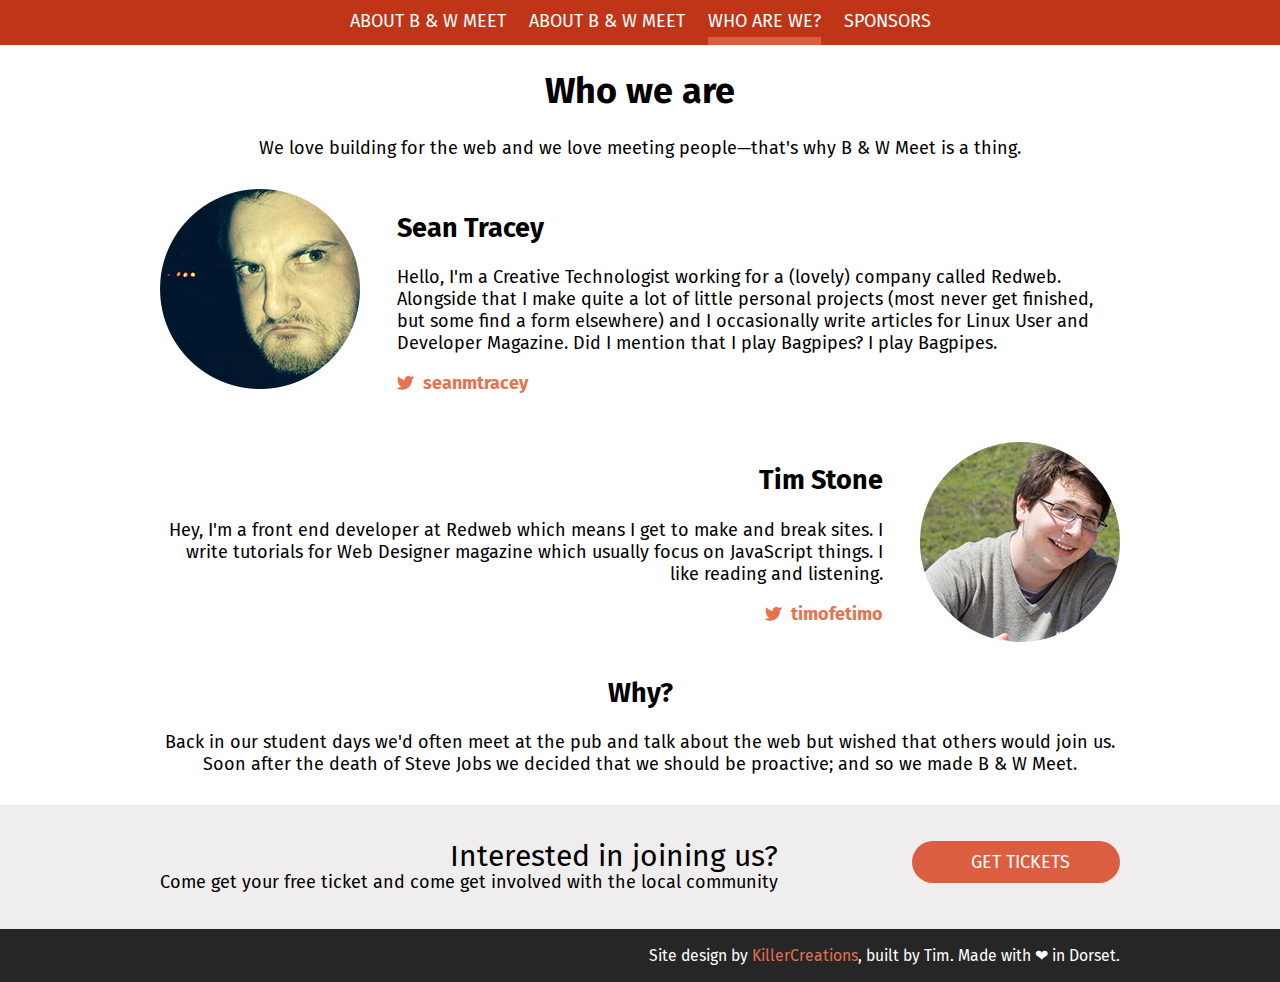
==== about.html @ 2f7f18b7 "Initial commit of redesign" ====
<!doctype html>
<html>
    <head>
        <meta charset="utf-8">
        <title>Who we are - B &amp; W Meet</title>
        <link href='http://fonts.googleapis.com/css?family=Fira+Sans:400,700,400italic,300' rel='stylesheet' type='text/css'>
        <link rel="stylesheet" href="/css/bwmeet-embedded.css" media="screen">
        <link rel="stylesheet" href="/css/normalize.css" media="screen">
        <link rel="stylesheet" href="/css/master.css" media="screen">
        <meta name="viewport" content="width=device-width">
    </head>
    <body id="top">
        <nav id="site-nav">
            <ul class="constrained">
                <li><a href="#top">About B &amp; W Meet</a></li>
                <li><a href="index.html">About B &amp; W Meet</a></li>
                <li><a href="about.html" class="active">Who are we?</a></li>
                <li><a href="sponsors.html">Sponsors</a></li>
            </ul>
        </nav>
        <article class="constrained center">
            <h1>Who we are</h1>
            <p>We love building for the web and we love meeting people&mdash;that's why B &amp; W Meet is a thing.</p>
            <div class="bio media">
                <div class="image">
                    <img src="/images/sean.jpg" alt="Image of Sean">
                </div>
                <div class="body">
                    <h2>Sean Tracey</h2>
                    <p>Hello, I'm a Creative Technologist working for a (lovely) company called Redweb. Alongside that I make quite a lot of little personal projects (most never get finished, but some find a form elsewhere) and I occasionally write articles for Linux User and Developer Magazine. Did I mention that I play Bagpipes? I play Bagpipes.</p>
                    <p><a href="https://twitter.com/seanmtracey" class="twitter-link">seanmtracey</a></p>
                </div>
            </div>
            <div class="bio media">
                <div class="imageRight">
                    <img src="/images/tim.jpg" alt="Image of Tim">
                </div>
                <div class="body">
                    <h2>Tim Stone</h2>
                    <p>Hey, I'm a front end developer at Redweb which means I get to make and break sites. I write tutorials for Web Designer magazine which usually focus on JavaScript things. I like reading and listening.</p>
                    <p><a href="https://twitter.com/timofetimo" class="twitter-link">timofetimo</a></p>
                </div>
            </div>
            <h2>Why?</h2>
            <p>
                Back in our student days we'd often meet at the pub and talk about the web but wished that others would join us. Soon after the death of Steve Jobs we decided that we should be proactive; and so we made B &amp; W Meet.
            </p>
        </article>
        <div class="join-us cf">
            <div class="constrained">
                <div>
                    <h3>Interested in joining us?</h3>
                    <p>Come get your free ticket and come get involved with the local community</p>
                </div>
                <a href="#" class="cta-tertiary">Get tickets</a>
            </div>
        </div>
        <footer>
            <p class="constrained">Site design by <a href="http://killercreations.co.uk/">KillerCreations</a>, built by Tim. Made with ❤ in Dorset.
        </footer>
    </body>
</html>
---- css/bwmeet-embedded.css ----
@font-face {
  font-family: 'bwmeet';
  src: url('../font/bwmeet.eot?80581303');
  src: url('../font/bwmeet.eot?80581303#iefix') format('embedded-opentype'),
       url('../font/bwmeet.svg?80581303#bwmeet') format('svg');
  font-weight: normal;
  font-style: normal;
}
@font-face {
  font-family: 'bwmeet';
  src: url('[data-uri]') format('woff'),
       url('[data-uri]') format('truetype');
}
/* Chrome hack: SVG is rendered more smooth in Windozze. 100% magic, uncomment if you need it. */
/* Note, that will break hinting! In other OS-es font will be not as sharp as it could be */
/*
@media screen and (-webkit-min-device-pixel-ratio:0) {
  @font-face {
    font-family: 'bwmeet';
    src: url('../font/bwmeet.svg?80581303#bwmeet') format('svg');
  }
}
*/

 [class^="icon-"]:before, [class*=" icon-"]:before {
  font-family: "bwmeet";
  font-style: normal;
  font-weight: normal;
  speak: none;

  display: inline-block;
  text-decoration: inherit;
  width: 1em;
  margin-right: .2em;
  text-align: center;
  /* opacity: .8; */

  /* For safety - reset parent styles, that can break glyph codes*/
  font-variant: normal;
  text-transform: none;

  /* fix buttons height, for twitter bootstrap */
  line-height: 1em;

  /* Animation center compensation - margins should be symmetric */
  /* remove if not needed */
  margin-left: .2em;

  /* you can be more comfortable with increased icons size */
  /* font-size: 120%; */

  /* Uncomment for 3D effect */
  /* text-shadow: 1px 1px 1px rgba(127, 127, 127, 0.3); */
}
.icon-location:before { content: '\e800'; } /* '' */
.icon-twitter:before { content: '\e801'; } /* '' */
.icon-pound:before { content: '\e802'; } /* '' */
.icon-clock:before { content: '\e803'; } /* '' */
.icon-home:before { content: '\e804'; } /* '' */
---- css/master.css ----
body {
    font: 1.125em 'Fira Sans', sans-serif;
}

h3 {
    margin: 0;
    line-height: 1;
    font-size: 1.666666667em;
    font-weight: 400;
}

a {
    color: inherit;
    text-decoration: none;
}

img {
    max-width: 100%;
}

nav {
    background-color: rgb(192, 53, 23);
    color: #fff;
    text-align: center;
    text-transform: uppercase;
    position: -webkit-sticky;
    position: -moz-sticky;
    position: -ms-sticky;
    position: sticky;
    top: 0;
}

nav ul {
    list-style: none;
    margin: 0;
    padding: 0;
}

nav li {
    display: inline-block;
    margin-left: 1em;
}

nav li:first-child {
    margin-left: 0;
}

nav a {
    padding: 10px 0 5px;
    display: inline-block;
}

nav .active,
nav a:hover {
    border-bottom: 8px solid rgb(218, 94, 63);
    cursor: pointer;
}

header:before {
    content: '';
    background-color: rgb(218,94,62);
    display: block;
    height: 9px;
    box-shadow: 0 0 2px 2px rgba(0, 0, 0, 0.25);
}

header {
    color: #fff;
    text-align: center;
    background: url(/images/background.jpg) 50% 50% no-repeat;
    background-size: cover;
}

article a {
    color: #e3744f;
    font-weight: 700;
}

/* ====== media ====== */
.media {
    margin:10px;
}

.media, .body {
    overflow:hidden;
}

.media .image {
    float:left;
    margin-right: 37px;
}

.media .image img {
    display: block;
}

.media .imageRight {
    float:right;
    margin-left: 37px;
}

.circle {
    border: 10px solid rgb(218, 94, 63);
    border-radius: 150px;
}

.logo {
    margin: 2.666666667em 0 1em;
}

.strapline {
    font-size: 1.333333333em;
    font-weight: 300;
    line-height: 1;
}

.strapline em {
    font-size: 1.5em;
    font-weight: 700;
    font-style: normal;
    display: block;
    margin-bottom: 0.1em;
}

footer {
    background-color: rgb(38,38,38);
    color: #fff;
    font-size: .875em;
    padding: 1px 0;
    text-align: right;
}

footer a {
    color: rgb(225,113,80);
}

.constrained {
    max-width: 95%;
    margin-left: auto;
    margin-right: auto;
}

@media screen and (min-width: 60rem) {
    .constrained {
        max-width: 60rem;
        margin-left: auto;
        margin-right: auto;
    }
}

.center {
    text-align: center;
}

/* buttons */

a[class^="cta-"] {
    display: inline-block;
    text-decoration: none;
    text-transform: uppercase;
    padding: 10px 50px;
    border-radius: 30px;
    min-width: 6em;
}

a[class^="cta-"]:hover {
    text-decoration: underline;
}

.cta-primary {
    color: #e17150;
    background-color: #fff;
    border: 2px solid #fff;
}

.cta-secondary {
    border: 2px solid #fff;
    padding-top: 8px;
    padding-bottom: 8px;
}

.cta-tertiary {
    color: #fff;
    background-color: rgb(218, 94, 63);
    display: inline-block;
}

.bio {
    text-align: left;
    margin: 30px 0;
}

@media only screen and (min-width: 25em) {
    .bio + .bio.media {
        text-align: right;
    }
}

@media only screen and (max-width: 25em) {
    .bio .image, .bio .imageRight {
        float: none;
        margin: 0;
        text-align: center;
    }
}

.twitter-link {
    color: #e3744f;
}

.twitter-link:before {
    content: '\e801';
    font-family: bwmeet;
    margin-right: 0.5em;
}

.information p {
    display: inline-block;
    margin-right: 1em;
    margin-top: 0;
    font-size: 1.333333333em;
}

.information p:last-child {
    margin-right: 0;
}

.join-us {
    padding: 2em 0;
    margin-top: 30px;
    background-color: rgb(239, 237, 237);
    text-align: right;
}

.join-us > div > div {
    float: left;
    margin-right: 50px;
}

.join-us p {
    margin: 0;
}

.join-us .cta-tertiary {
    float: right;
}

@media only screen and (max-width: 860px) {
    .join-us {
        text-align: left;
    }

    .join-us > div > div {
        float: none;
        margin-right: 0;
    }
    .join-us .cta-tertiary {
        float: none;
        margin: 1em 0 0;
    }
}

.sponsor {
    margin: 2em auto;
    max-width: 14.6875em;
    font-size: .777777778em;
}

header a[class^="cta-"] {
    margin: 1.67em 1em 3.33em;
}

@media screen and (max-width: 520px) {
    header a[class^="cta-"] {
        margin: 0.5em 1em;
    }

    header a[class^="cta-"] + a[class^="cta-"] {
        margin: 0.5em 1em 1em;
    }
}

.cf:before,
.cf:after {
    content: "";
    display: table;
}

.cf:after {
    clear: both;
}
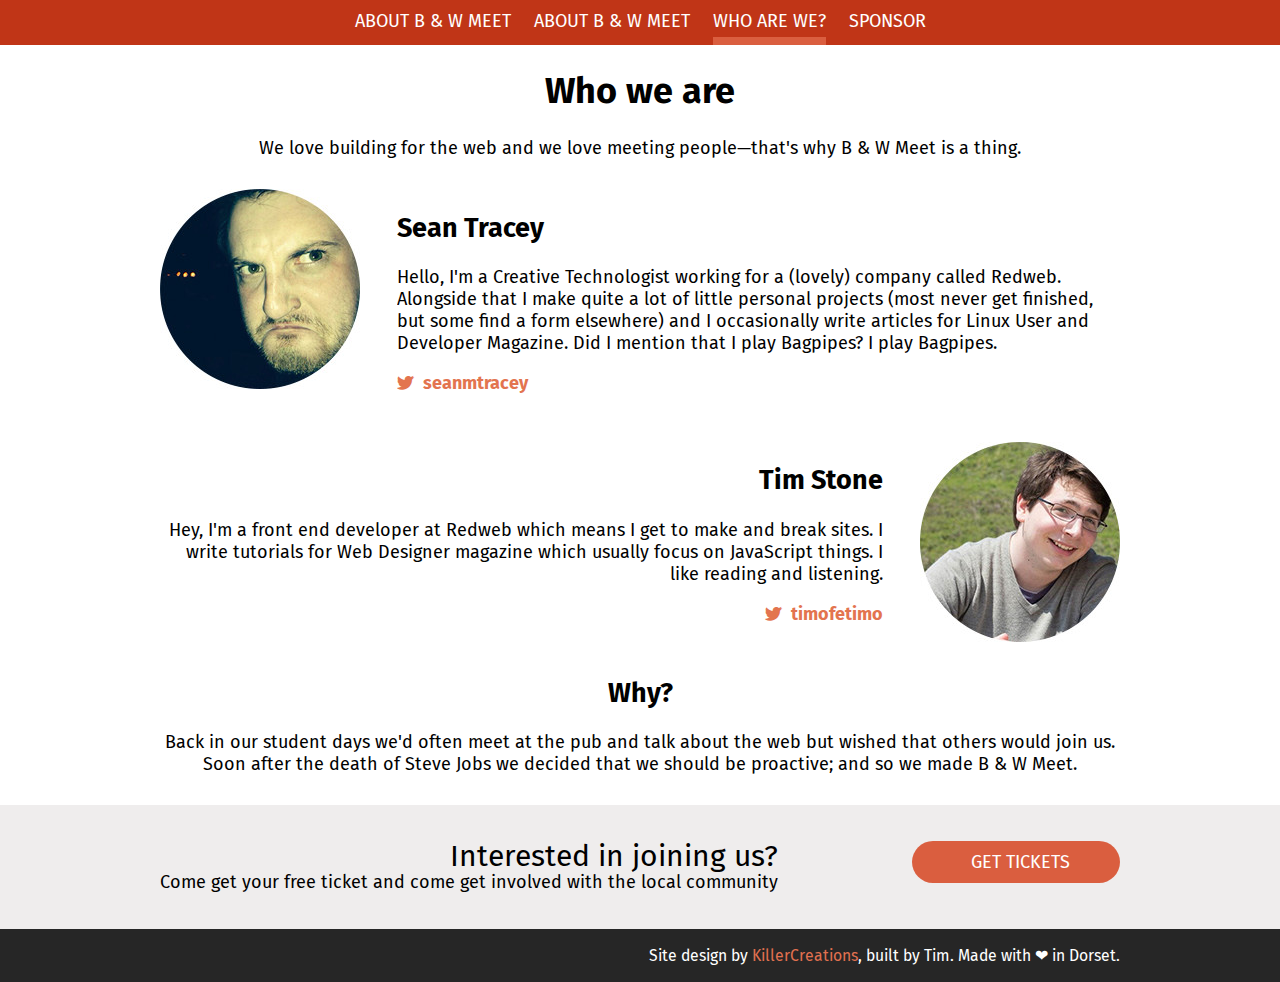
==== commit 1df1c96c: "Responsive fixes and removed ajax loading" ====
--- a/about.html
+++ b/about.html
@@ -13,9 +13,9 @@
         <nav id="site-nav">
             <ul class="constrained">
                 <li><a href="#top">About B &amp; W Meet</a></li>
-                <li><a href="index.html">About B &amp; W Meet</a></li>
-                <li><a href="about.html" class="active">Who are we?</a></li>
-                <li><a href="sponsors.html">Sponsors</a></li>
+                <li><a href="index.html">About <span class="hide-mobile">B &amp; W Meet</span></a></li>
+                <li><a href="about.html" class="active">Who<span class="hide-mobile"> are we</span>?</a></li>
+                <li><a href="sponsors.html">Sponsor</a></li>
             </ul>
         </nav>
         <article class="constrained center">
@@ -41,10 +41,12 @@
                     <p><a href="https://twitter.com/timofetimo" class="twitter-link">timofetimo</a></p>
                 </div>
             </div>
-            <h2>Why?</h2>
-            <p>
-                Back in our student days we'd often meet at the pub and talk about the web but wished that others would join us. Soon after the death of Steve Jobs we decided that we should be proactive; and so we made B &amp; W Meet.
-            </p>
+            <section class="why">
+                <h2>Why?</h2>
+                <p>
+                    Back in our student days we'd often meet at the pub and talk about the web but wished that others would join us. Soon after the death of Steve Jobs we decided that we should be proactive; and so we made B &amp; W Meet.
+                </p>
+            </section>
         </article>
         <div class="join-us cf">
             <div class="constrained">
--- a/css/master.css
+++ b/css/master.css
@@ -56,6 +56,12 @@
     cursor: pointer;
 }
 
+@media only screen and (max-width: 28.75em) {
+    .hide-mobile {
+        display: none;
+    }
+}
+
 header:before {
     content: '';
     background-color: rgb(218,94,62);
@@ -67,7 +73,7 @@
 header {
     color: #fff;
     text-align: center;
-    background: url(/images/background.jpg) 50% 50% no-repeat;
+    background: #b45c43 url(/images/background.jpg) 50% 50% no-repeat;
     background-size: cover;
 }
 
@@ -190,16 +196,29 @@
     margin: 30px 0;
 }
 
-@media only screen and (min-width: 25em) {
+@media only screen and (min-width: 35em) {
     .bio + .bio.media {
         text-align: right;
     }
 }
 
-@media only screen and (max-width: 25em) {
-    .bio .image, .bio .imageRight {
+@media only screen and (max-width: 35em) {
+    .bio .image,
+    .bio .imageRight {
         float: none;
         margin: 0;
+        text-align: center;
+    }
+
+    .bio .image img {
+        display: inline;
+    }
+
+    .why {
+        text-align: left;
+    }
+
+    .center h2 {
         text-align: center;
     }
 }
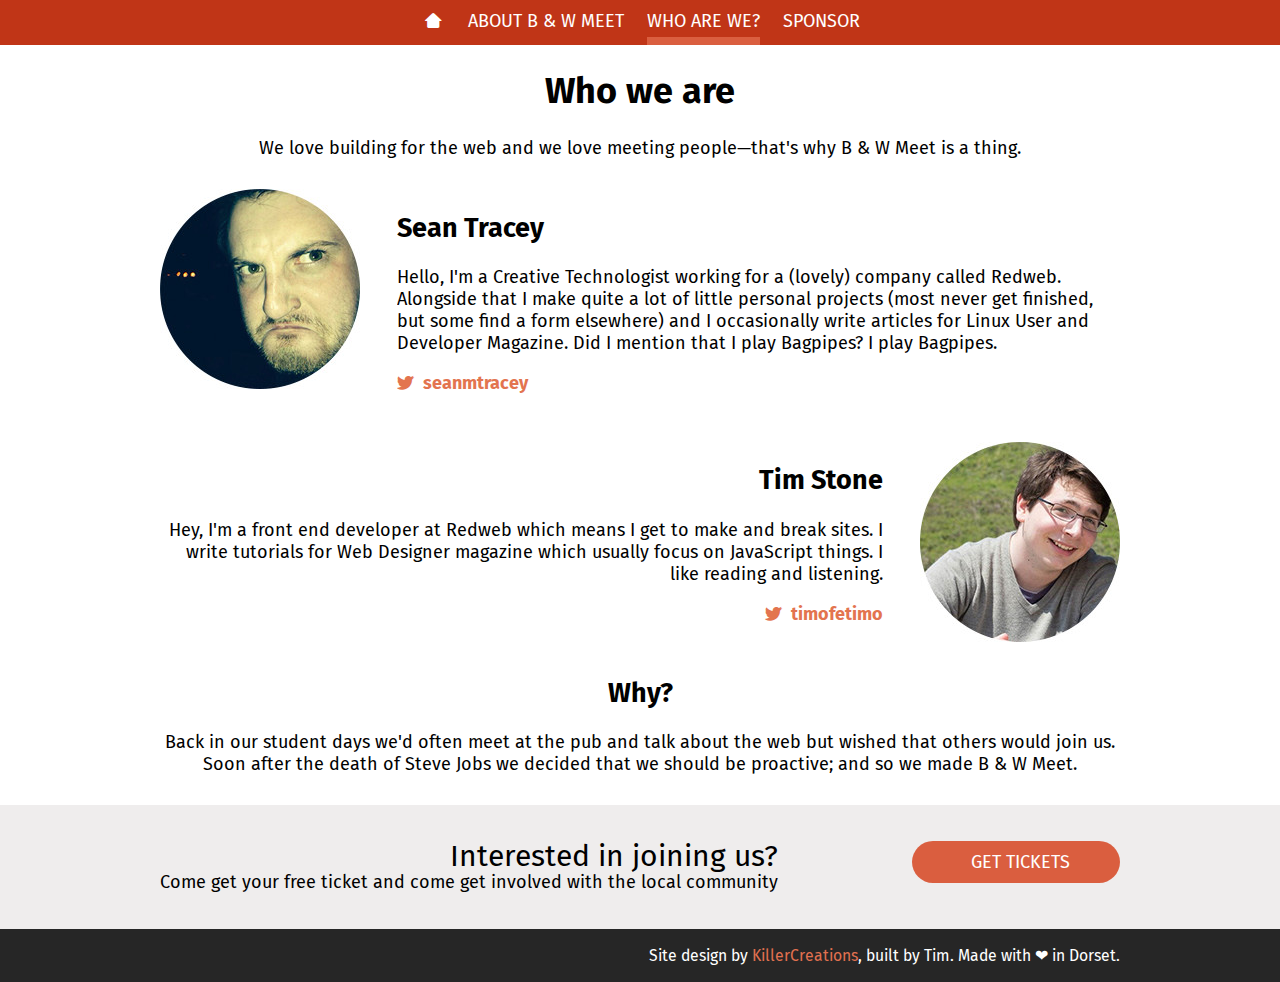
==== commit 075546f3: "Fixed top links on about & sponsor pages" ====
--- a/about.html
+++ b/about.html
@@ -12,7 +12,7 @@
     <body id="top">
         <nav id="site-nav">
             <ul class="constrained">
-                <li><a href="#top">About B &amp; W Meet</a></li>
+                <li><a href="#top" class="exempt"><i class="icon-home"></i></a></li>
                 <li><a href="index.html">About <span class="hide-mobile">B &amp; W Meet</span></a></li>
                 <li><a href="about.html" class="active">Who<span class="hide-mobile"> are we</span>?</a></li>
                 <li><a href="sponsors.html">Sponsor</a></li>
--- a/css/master.css
+++ b/css/master.css
@@ -146,11 +146,9 @@
     margin-right: auto;
 }
 
-@media screen and (min-width: 60rem) {
+@media screen and (min-width: 60em) {
     .constrained {
         max-width: 60rem;
-        margin-left: auto;
-        margin-right: auto;
     }
 }
 
@@ -264,7 +262,7 @@
     float: right;
 }
 
-@media only screen and (max-width: 860px) {
+@media only screen and (max-width: 53.75em) {
     .join-us {
         text-align: left;
     }
@@ -289,7 +287,7 @@
     margin: 1.67em 1em 3.33em;
 }
 
-@media screen and (max-width: 520px) {
+@media screen and (max-width: 32.5em) {
     header a[class^="cta-"] {
         margin: 0.5em 1em;
     }
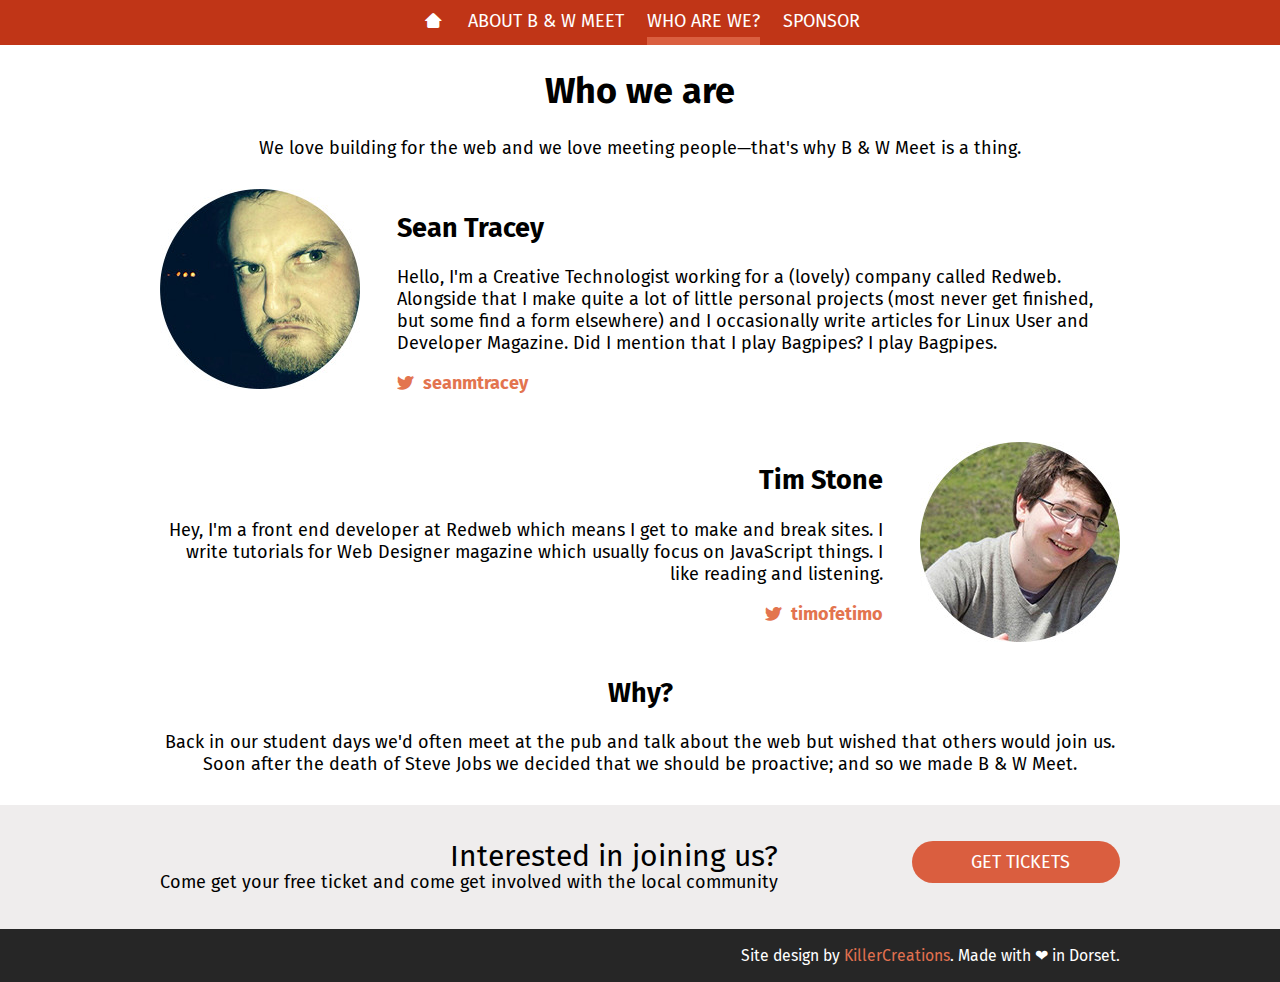
==== commit 527d9f3f: "late night fixes inc. scrolling to nav" ====
--- a/about.html
+++ b/about.html
@@ -5,9 +5,10 @@
         <title>Who we are - B &amp; W Meet</title>
         <link href='http://fonts.googleapis.com/css?family=Fira+Sans:400,700,400italic,300' rel='stylesheet' type='text/css'>
         <link rel="stylesheet" href="/css/bwmeet-embedded.css" media="screen">
-        <link rel="stylesheet" href="/css/normalize.css" media="screen">
+        <link rel="stylesheet" href="/css/normalize.min.css" media="screen">
         <link rel="stylesheet" href="/css/master.css" media="screen">
-        <meta name="viewport" content="width=device-width">
+        <meta name="viewport" content="width=device-width,initial-scale=1">
+        <meta charset="utf-8">
     </head>
     <body id="top">
         <nav id="site-nav">
@@ -54,11 +55,11 @@
                     <h3>Interested in joining us?</h3>
                     <p>Come get your free ticket and come get involved with the local community</p>
                 </div>
-                <a href="#" class="cta-tertiary">Get tickets</a>
+                <a href="http://bwmeet15.eventbrite.co.uk" class="cta-tertiary">Get tickets</a>
             </div>
         </div>
         <footer>
-            <p class="constrained">Site design by <a href="http://killercreations.co.uk/">KillerCreations</a>, built by Tim. Made with ❤ in Dorset.
+            <p class="constrained">Site design by <a href="http://killercreations.co.uk/">KillerCreations</a>. Made with ❤ in Dorset.
         </footer>
     </body>
 </html>
--- a/css/master.css
+++ b/css/master.css
@@ -128,6 +128,16 @@
     margin-bottom: 0.1em;
 }
 
+@media only screen and (max-width: 30em) {
+    .logo {
+        margin-bottom: 0;
+    }
+
+    .strapline {
+        line-height: 1.2;
+    }
+}
+
 footer {
     background-color: rgb(38,38,38);
     color: #fff;
@@ -140,6 +150,12 @@
     color: rgb(225,113,80);
 }
 
+@media only screen and (max-width: 30em) {
+    footer {
+        text-align: left;
+    }
+}
+
 .constrained {
     max-width: 95%;
     margin-left: auto;
@@ -192,6 +208,12 @@
 .bio {
     text-align: left;
     margin: 30px 0;
+}
+
+@media only screen and (min-width: 35em) and (max-width: 42em) {
+    .bio h2 {
+        margin-top: 0;
+    }
 }
 
 @media only screen and (min-width: 35em) {
@@ -292,7 +314,7 @@
         margin: 0.5em 1em;
     }
 
-    header a[class^="cta-"] + a[class^="cta-"] {
+    header a[class^="cta-"]:last-of-type {
         margin: 0.5em 1em 1em;
     }
 }
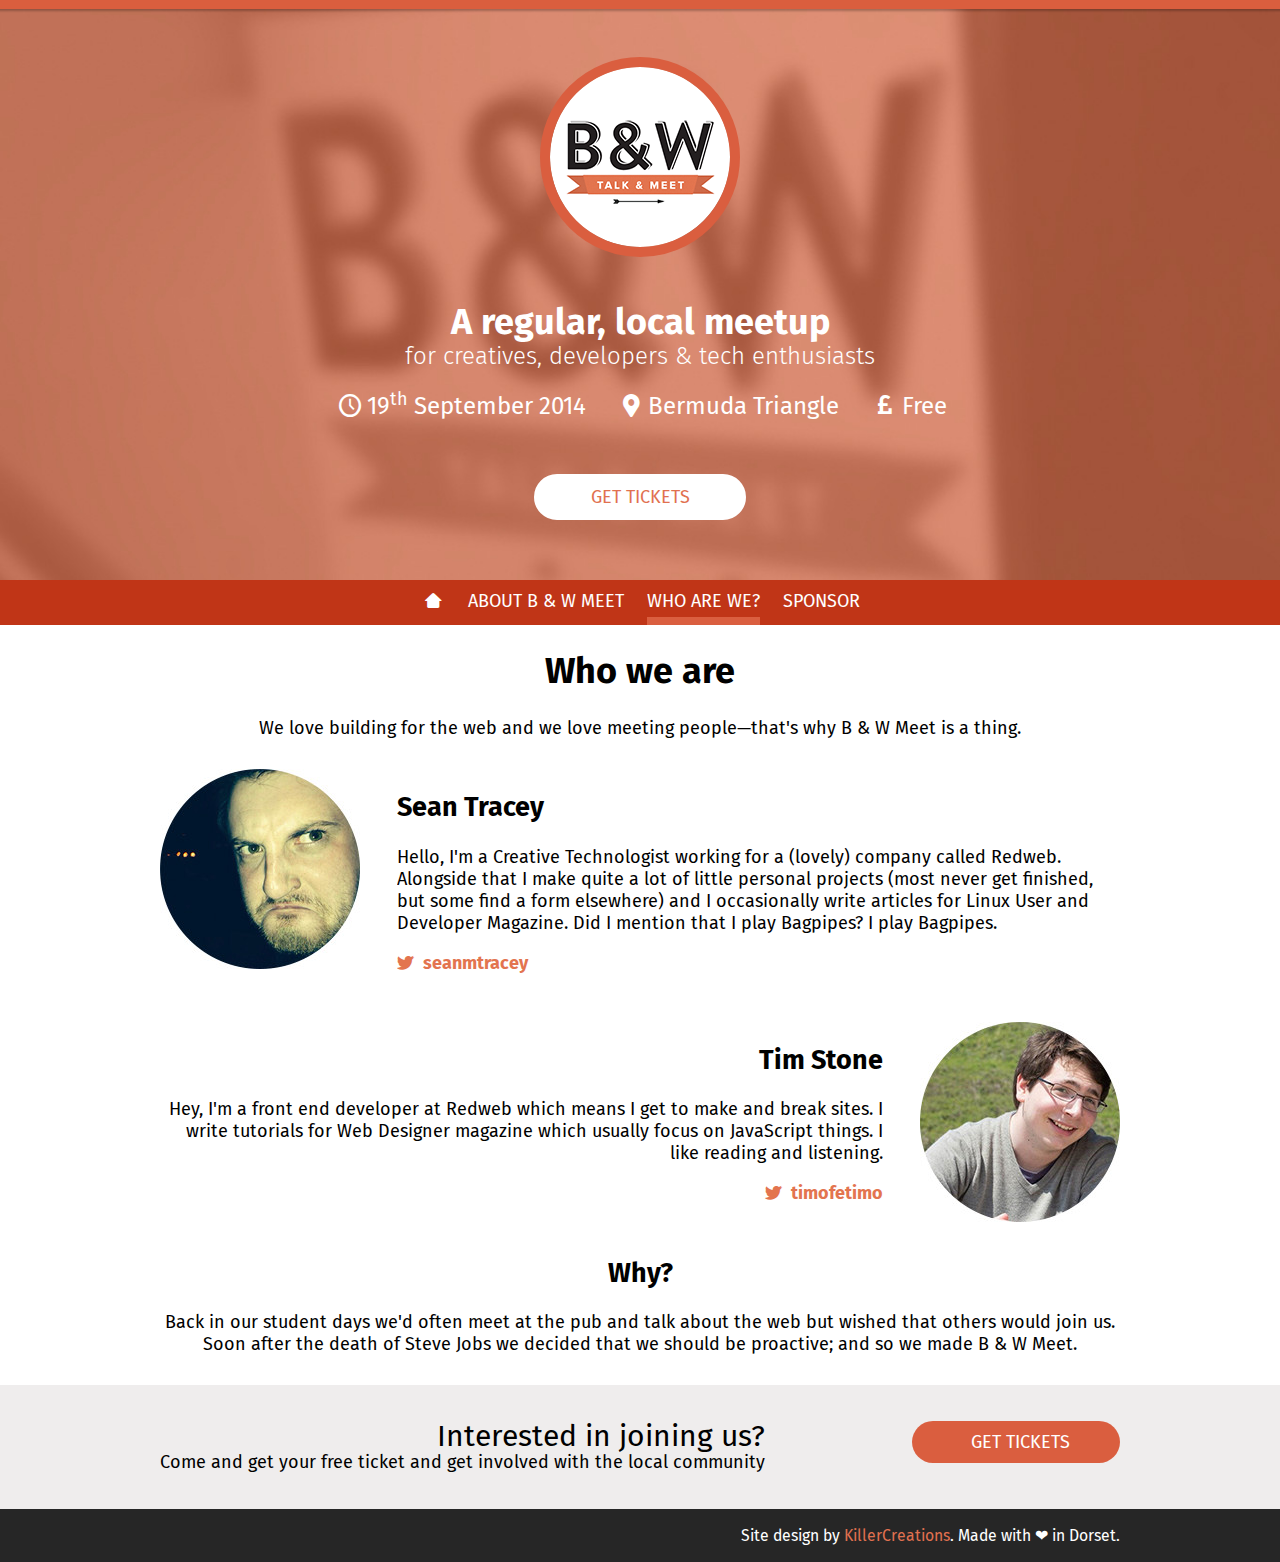
==== commit eb345015: "Every page now has full functionality" ====
--- a/about.html
+++ b/about.html
@@ -1,8 +1,7 @@
 <!doctype html>
 <html>
     <head>
-        <meta charset="utf-8">
-        <title>Who we are - B &amp; W Meet</title>
+        <title>B &amp; W Meet</title>
         <link href='http://fonts.googleapis.com/css?family=Fira+Sans:400,700,400italic,300' rel='stylesheet' type='text/css'>
         <link rel="stylesheet" href="/css/bwmeet-embedded.css" media="screen">
         <link rel="stylesheet" href="/css/normalize.min.css" media="screen">
@@ -10,16 +9,38 @@
         <meta name="viewport" content="width=device-width,initial-scale=1">
         <meta charset="utf-8">
     </head>
-    <body id="top">
+    <body>
+        <header id="top">
+            <img src="images/logo.png" alt="The B &amp; W Meet logo" class="logo circle" width="180" height="180">
+            <p class="strapline">
+                <em>A regular, local meetup</em>
+                for creatives, developers &amp; tech enthusiasts
+            </p>
+            <div class="information">
+                <p class="left"><a href="event.ics" download><i class="icon-clock"></i>19<sup>th</sup> September 2014</a></p>
+                <p class="middle"><a href="https://www.google.co.uk/maps/place/Bermuda+Triangle/@50.723962,-1.953475,17z/data=!3m1!4b1!4m2!3m1!1s0x4873a135131b9d3f:0xcc4fcd31e89a6c5"><i class="icon-location"></i>Bermuda Triangle</a></p>
+                <p class="right"><i class="icon-pound"></i>Free</p>
+            </div>
+            <a href="http://bwmeet15.eventbrite.co.uk" class="cta-primary">Get tickets</a>
+            <!-- <a href="#" class="cta-secondary">Find out more</a> -->
+        </header>
         <nav id="site-nav">
             <ul class="constrained">
                 <li><a href="#top" class="exempt"><i class="icon-home"></i></a></li>
                 <li><a href="index.html">About <span class="hide-mobile">B &amp; W Meet</span></a></li>
-                <li><a href="about.html" class="active">Who<span class="hide-mobile"> are we</span>?</a></li>
+                <li><a class="active" href="about.html">Who<span class="hide-mobile"> are we</span>?</a></li>
                 <li><a href="sponsors.html">Sponsor</a></li>
             </ul>
         </nav>
-        <article class="constrained center">
+        <article class="constrained center index is-hidden">
+            <h1>About B &amp; W Meet</h1>
+            <img src="/images/promo.jpg" alt="B &amp; W Meet in full swing." />
+            <p>B &amp; W Meet is an informal pub meet for Bournemouth&ndash;based digital creatives.</p>
+            <p>We hold them every 6 weeks or so and, thanks to our wonderful sponsor, each one has a few free drinks.</p>
+            <p>It doesn’t matter where you’re from or how experienced you are as long as you’re passionate about the web.</p>
+            <p>We’ll always be free and open to all. We look forward to meeting you &ndash; or seeing you again!</p>
+        </article>
+        <article class="constrained center about">
             <h1>Who we are</h1>
             <p>We love building for the web and we love meeting people&mdash;that's why B &amp; W Meet is a thing.</p>
             <div class="bio media">
@@ -49,11 +70,19 @@
                 </p>
             </section>
         </article>
+        <article class="constrained center sponsors is-hidden">
+            <h1>Our sponsors</h1>
+            <p>We wouldn't be able to run a great event without our wonderful sponsor.</p>
+            <div class="sponsor">
+                <img src="images/campaign-monitor.png" class="circle">
+                <p><a href="https://www.campaignmonitor.com/">Campaign Monitor</a> makes it easy to attract new subscribers, send them beautiful email newsletters and see stunning reports on the results. <em>They're also tremendously nice people.</em></p>
+            </div>
+        </article>
         <div class="join-us cf">
             <div class="constrained">
                 <div>
                     <h3>Interested in joining us?</h3>
-                    <p>Come get your free ticket and come get involved with the local community</p>
+                    <p>Come and get your free ticket and get involved with the local community</p>
                 </div>
                 <a href="http://bwmeet15.eventbrite.co.uk" class="cta-tertiary">Get tickets</a>
             </div>
@@ -61,5 +90,6 @@
         <footer>
             <p class="constrained">Site design by <a href="http://killercreations.co.uk/">KillerCreations</a>. Made with ❤ in Dorset.
         </footer>
+        <script src="navigation.js"></script>
     </body>
 </html>
--- a/css/master.css
+++ b/css/master.css
@@ -328,3 +328,7 @@
 .cf:after {
     clear: both;
 }
+
+.is-hidden {
+    display: none;
+}
